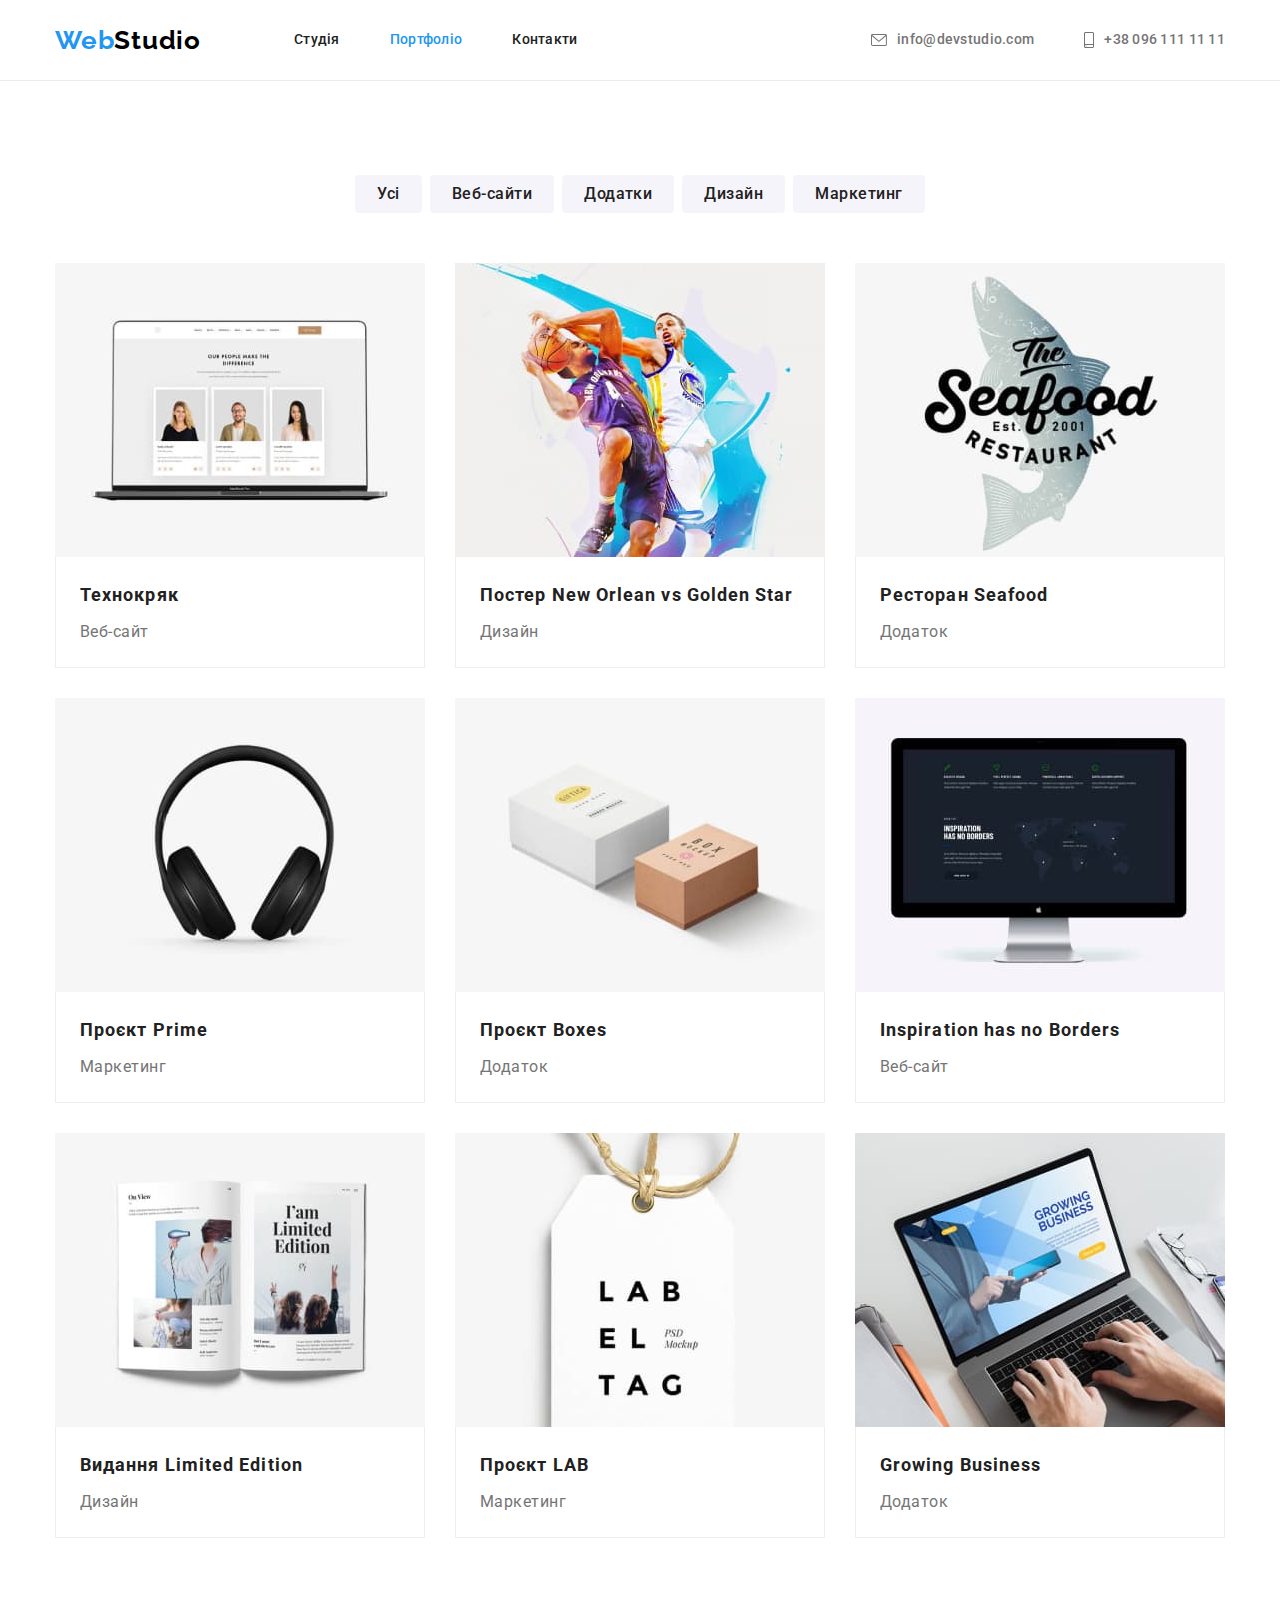
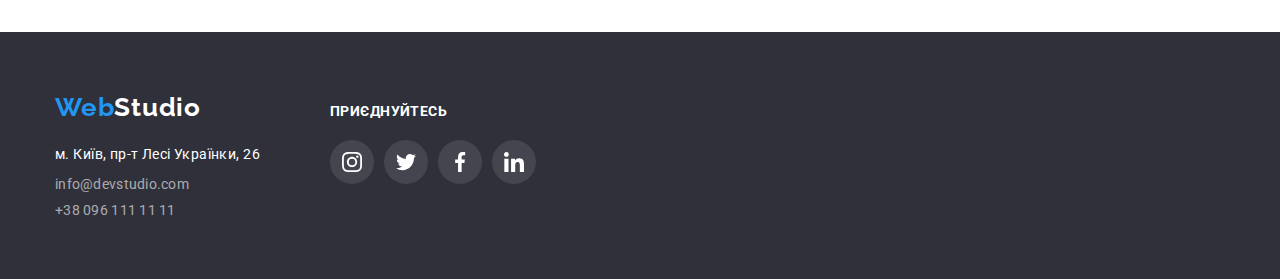
==== portfolio.html @ 7ec84114 "Створив репозиторій для виконання ДЗ #5" ====
<!DOCTYPE html>
<html lang="uk">
  <head>
    <meta charset="UTF-8" />
    <meta http-equiv="X-UA-Compatible" content="IE=edge" />
    <meta name="viewport" content="width=device-width, initial-scale=1.0" />
    <title>Студія</title>
    <link rel="preconnect" href="https://fonts.googleapis.com" />
    <link rel="preconnect" href="https://fonts.gstatic.com" crossorigin />
    <link
      href="https://fonts.googleapis.com/css2?family=Raleway:wght@700&family=Roboto:wght@400;500;700;900&display=swap"
      rel="stylesheet"
    />
    <link
      rel="stylesheet"
      href="https://cdnjs.cloudflare.com/ajax/libs/modern-normalize/1.1.0/modern-normalize.min.css"
    />
    <link rel="stylesheet" href="./css/styles.css" />
  </head>
  <body class="page">
    <header class="page-header">
      <div class="container">
        <div class="header-container">
          <nav class="header-nav">
            <a href="./index.html" class="logo link">Web<span class="logo-black">Studio</span></a>
            <ul class="site-nav list">
              <li class="site-nav-item">
                <a href="./index.html" class="site-nav-link">Студія</a>
              </li>
              <li class="site-nav-item">
                <a href="./portfolio.html" class="site-nav-link current">Портфоліо</a>
              </li>
              <li class="site-nav-item">
                <a href="" class="site-nav-link">Контакти</a>
              </li>
            </ul>
          </nav>
          <ul class="contact list">
            <li class="contact-item">
              <a href="mailto:info@devstudio.com" class="contact-link">
                <svg class="contact-icon" width="16px" height="12px">
                  <use href="./images/icons.svg#icon-envelope"></use>
                </svg>
                info@devstudio.com
              </a>
            </li>
            <li class="contact-item">
              <a href="tel:+380961111111" class="contact-link">
                <svg class="contact-icon" width="10px" height="16px">
                  <use href="./images/icons.svg#icon-smartphone"></use>
                </svg>
                +38 096 111 11 11</a
              >
            </li>
          </ul>
        </div>
      </div>
    </header>
    <main>
      <section class="section">
        <div class="container">
          <h1 class="visually-hidden">Портфоліо</h1>
          <ul class="list button-list">
            <li>
              <button class="button-item" type="button">Усі</button>
            </li>
            <li>
              <button class="button-item" type="button">Веб-сайти</button>
            </li>
            <li>
              <button class="button-item" type="button">Додатки</button>
            </li>
            <li>
              <button class="button-item" type="button">Дизайн</button>
            </li>
            <li>
              <button class="button-item" type="button">Маркетинг</button>
            </li>
          </ul>
          <ul class="list portfolio-list">
            <li class="portfolio-item">
              <a class="link portfolio-link" href="">
                <img
                  src="./images/portfolio/tekhnokryak.jpg"
                  alt="Веб-сайт зображений на екрані ноутбука"
                  width="370"
                />
                <div class="portfolio-content">
                  <h2 class="portfolio-title">Технокряк</h2>
                  <p class="portfolio-text">Веб-сайт</p>
                </div>
              </a>
            </li>
            <li class="portfolio-item">
              <a class="link portfolio-link" href="">
                <img
                  src="./images/portfolio/poster.jpg"
                  alt="Два баскетболіста грають з м'ячем в баскетбол"
                  width="370"
                />
                <div class="portfolio-content">
                  <h2 class="portfolio-title">Постер New Orlean vs Golden Star</h2>
                  <p class="portfolio-text">Дизайн</p>
                </div>
              </a>
            </li>
            <li class="portfolio-item">
              <a class="link portfolio-link" href="">
                <img
                  src="./images/portfolio/seafood-restaurant.jpg"
                  alt="Логотип ресторану напис та риба на задньому фоні"
                  width="370"
                />
                <div class="portfolio-content">
                  <h2 class="portfolio-title">Ресторан Seafood</h2>
                  <p class="portfolio-text">Додаток</p>
                </div>
              </a>
            </li>
            <li class="portfolio-item">
              <a class="link portfolio-link" href="">
                <img
                  src="./images/portfolio/project-prime.jpg"
                  alt="Навушники зображені на світло-сірому фоні"
                  width="370"
                />
                <div class="portfolio-content">
                  <h2 class="portfolio-title">Проєкт Prime</h2>
                  <p class="portfolio-text">Маркетинг</p>
                </div>
              </a>
            </li>
            <li class="portfolio-item">
              <a class="link portfolio-link" href="">
                <img
                  src="./images/portfolio/project-boxes.jpg"
                  alt="Біла і бура кортобки з написами зображені на світло-сірому фоні"
                  width="370"
                />
                <div class="portfolio-content">
                  <h2 class="portfolio-title">Проєкт Boxes</h2>
                  <p class="portfolio-text">Додаток</p>
                </div>
              </a>
            </li>
            <li class="portfolio-item">
              <a class="link portfolio-link" href="">
                <img
                  src="./images/portfolio/inspiration-has-no-borders.jpg"
                  alt="На моніторі зображена карта світу і переваги проекту"
                  width="370"
                />
                <div class="portfolio-content">
                  <h2 class="portfolio-title" lang="en">Inspiration has no Borders</h2>
                  <p class="portfolio-text">Веб-сайт</p>
                </div>
              </a>
            </li>
            <li class="portfolio-item">
              <a class="link portfolio-link" href="">
                <img
                  src="./images/portfolio/limited-edition.jpg"
                  alt="Журнал в розгорнутому вигляді на світло-сірому фоні"
                  width="370"
                />
                <div class="portfolio-content">
                  <h2 class="portfolio-title">Видання Limited Edition</h2>
                  <p class="portfolio-text">Дизайн</p>
                </div>
              </a>
            </li>
            <li class="portfolio-item">
              <a class="link portfolio-link" href="">
                <img
                  src="./images/portfolio/project-lab.jpg"
                  alt="Бірка з написом зображена сірому фоні"
                  width="370"
                />
                <div class="portfolio-content">
                  <h2 class="portfolio-title">Проєкт LAB</h2>
                  <p class="portfolio-text">Маркетинг</p>
                </div>
              </a>
            </li>
            <li class="portfolio-item">
              <a class="link portfolio-link" href="">
                <img
                  src="./images/portfolio/growing-business.jpg"
                  alt="Веб-сайт на екрані ноутбука і руки на клавіатурі"
                  width="370"
                />
                <div class="portfolio-content">
                  <h2 class="portfolio-title" lang="en">Growing Business</h2>
                  <p class="portfolio-text">Додаток</p>
                </div>
              </a>
            </li>
          </ul>
        </div>
      </section>
    </main>
    <footer class="footer">
      <div class="container footer-container">
        <div class="footer-contact">
          <a href="./index.html" class="logo link logo-footer"
            >Web<span class="logo-white">Studio</span></a
          >
          <address>
            <ul class="list-address">
              <li class="list-address-item">
                <a
                  href="https://bit.ly/3xHQmJ1"
                  target="_blank"
                  rel="noopener noreferrer nofollow"
                  class="address-link"
                  >м. Київ, пр-т Лесі Українки, 26</a
                >
              </li>
              <li class="list-address-item">
                <a href="mailto:info@devstudio.com" class="contact-link-footer"
                  >info@devstudio.com</a
                >
              </li>
              <li class="list-address-item">
                <a href="tel:+380961111111" class="contact-link-footer">+38 096 111 11 11</a>
              </li>
            </ul>
          </address>
        </div>
        <div class="footer-social">
          <h2 class="footer-header">Приєднуйтесь</h2>
          <ul class="list footer-social-list">
            <li class="footer-social-item">
              <a class="link footer-social-link" href=""
                ><svg width="20" height="20">
                  <use href="./images/icons.svg#icon-instagram"></use>
                </svg>
              </a>
            </li>
            <li class="footer-social-item">
              <a class="link footer-social-link" href="">
                <svg width="20" height="20">
                  <use href="./images/icons.svg#icon-twitter"></use>
                </svg>
              </a>
            </li>
            <li class="footer-social-item">
              <a class="link footer-social-link" href="">
                <svg width="20" height="20">
                  <use href="./images/icons.svg#icon-facebook"></use>
                </svg>
              </a>
            </li>
            <li class="footer-social-item">
              <a class="link footer-social-link" href="">
                <svg width="20" height="20">
                  <use href="./images/icons.svg#icon-linkedin"></use>
                </svg>
              </a>
            </li>
          </ul>
        </div>
      </div>
    </footer>
  </body>
</html>
---- css/styles.css ----
:root {
  --primary-background-color: #2f303a;
  --secondary-background-color: #f5f4fa;
  --primary-text-color: #757575;
  --title-text-color: #212121;
  --focus-color: #2196f3;
  --primary-white-color: #ffffff;
  --primary-black-color: #000000;
  --translucent-black-color: rgba(255, 255, 255, 0.6);
  --primary-svg-color: #AFB1B8;
}
.page {
  background-color: var(--primary-white-color);
  color: var(--primary-text-color);
  font-family: 'Roboto', 'Times New Roman', sans-serif;
  font-size: 14px;
}
.list {
  list-style: none;
}
.link {
  text-decoration: none;
}
.visually-hidden {
  position: absolute;
  white-space: nowrap;
  width: 1px;
  height: 1px;
  overflow: hidden;
  border: 0;
  padding: 0;
  clip: rect(0 0 0 0);
  clip-path: inset(50%);
  margin: -1px;
}
h1,
h2,
h3,
h4,
h5,
h6,
p,
ul {
  padding: 0;
  margin: 0;
}
img {
  display: block;
  max-width: 100%;
  height: auto;
}
.container {
  max-width: 1200px;
  padding: 0 15px;
  margin-left: auto;
  margin-right: auto;
}
.section {
  padding: 94px 0;
}
/* logo */
.logo {
  color: var(--focus-color);
  font-family: 'Raleway';
  font-weight: 700;
  font-size: 26px;
  line-height: 1.19;
  letter-spacing: 0.03em;
}
.logo-black {
  color: var(--primary-black-color);
}
.logo-white {
  color: var(--primary-white-color);
}
/* end Logo */
/* header */
.page-header {
  border-bottom: 1px solid #ececec;
}
.header-container {
  display: flex;
  justify-content: space-between;
  align-items: center;
}
.header-nav {
  display: flex;
  align-items: center;
  gap: 93px;
}
.site-nav {
  display: flex;
  gap: 50px;
}
.site-nav-link {
  display: block;
  padding: 32px 0;

  color: var(--title-text-color);
  font-weight: 500;
  line-height: 1.14;
  letter-spacing: 0.02em;
  text-decoration: none;
}
.site-nav-link:hover,
.site-nav-link:focus {
  color: var(--focus-color);
}
.site-nav-link.current {
  color: var(--focus-color);
}
.contact {
  display: flex;
  align-items: center;
  gap: 50px;
}
.contact-link {
  display: flex;
  gap: 10px;
  padding: 32px 0;
  align-items: center;

  color: var(--primary-text-color);
  font-weight: 500;
  line-height: 1.14;
  letter-spacing: 0.02em;
  text-decoration: none;
}
.contact-icon {
  fill: currentColor;
}
.contact-link:hover,
.contact-link:focus {
  color: var(--focus-color);
}
/* end header */
/* styles index.html */
.section-hero {
  background-color: var(--primary-background-color);
  margin-left: auto;
  margin-right: auto;
  padding: 200px 0;
  max-width: 1600px;
  text-align: center;
  background-image: linear-gradient(rgba(47, 48, 58, 0.4), rgba(47, 48, 58, 0.4)), url(../images/img-hero.jpg);
  background-repeat: no-repeat;
  background-position: center;
}
.hero-title {
  max-width: 696px;
  margin-left: auto;
  margin-right: auto;
  margin-bottom: 30px;

  color: var(--primary-white-color);
  font-weight: 900;
  font-size: 44px;
  line-height: 1.36;
  letter-spacing: 0.06em;
  text-transform: uppercase;
}
.button-primary {
  padding: 10px 32px;
  margin: 0 auto;

  color: var(--primary-white-color);
  font-family: inherit;
  font-weight: 700;
  font-size: 16px;
  line-height: 1.87;
  letter-spacing: 0.06em;
  background-color: var(--focus-color);
  cursor: pointer;
  border: 0;
  border-radius: 4px;
}
.button-primary:hover,
.button-primary:focus {
  background-color: var(--focus-color);
  box-shadow: 0px 4px 4px rgba(0, 0, 0, 0.15);
  border-radius: 4px;
}
.preferecces-list {
  display: flex;
  flex-basis: calc((100% - 90px) / 4);
  gap: 30px;
}
.preferences-item-img {
  display: flex;
  align-items: center;
  justify-content: center;
  width: 270px;
  height: 120px;
  margin-bottom: 30px;
  background-color: var(--secondary-background-color);
  border-radius: 4px;
}
.preferences-title {
  margin-bottom: 10px;

  color: var(--title-text-color);
  font-weight: 700;
  font-size: 14px;
  line-height: 1.14;
  letter-spacing: 0.03em;
  text-transform: uppercase;
}
.preferences-text {
  line-height: 1.71;
  letter-spacing: 0.03em;
}
.section-work {
  padding-top: 0;
}
.work-header {
  margin-bottom: 50px;

  color: var(--title-text-color);
  font-weight: 700;
  font-size: 36px;
  line-height: 1.16;
  letter-spacing: 0.03em;
  text-align: center;
}
.list-work {
  display: flex;
  flex-basis: calc((100% - 60px) / 3);
  gap: 30px;
}
.section-team {
  background-color: var(--secondary-background-color);
}
.team-header {
  margin-bottom: 50px;

  color: var(--title-text-color);
  font-weight: 700;
  font-size: 36px;
  line-height: 1.16;
  letter-spacing: 0.03em;
  text-align: center;
}
.team-list {
  display: flex;
  flex-basis: calc((100% - 90px) / 4);
  gap: 30px;
}
.team-item {
  background-color: var(--primary-white-color);
  box-shadow: 0px 1px 3px rgba(0, 0, 0, 0.12), 0px 1px 1px rgba(0, 0, 0, 0.14),
    0px 2px 1px rgba(0, 0, 0, 0.2);
  border-radius: 0px 0px 4px 4px;
}
.team-content {
  padding: 30px 0;
  text-align: center;
}
.team-title {
  margin-bottom: 10px;

  color: var(--title-text-color);
  font-weight: 500;
  font-size: 16px;
  line-height: 1.18;
  letter-spacing: 0.03em;
}
.team-text {
  font-size: 16px;
  line-height: 1.18;
  letter-spacing: 0.03em;
}
.team-social-list {
  display: flex;
  align-items: center;
  justify-content: center;
  gap: 10px;
  margin-top: 16px;
}
.team-social-item {
  width: 44px;
  height: 44px;
}
.team-social-link {
  display: flex;
  align-items: center;
  justify-content: center;
  width: 100%;
  height: 100%;
  fill: var(--primary-svg-color);
  border-radius: 50%;
}
.team-social-link:hover, 
.team-social-link:focus {
  fill: var(--primary-white-color);
  background-color: var(--focus-color);
}
.clients-header {
  margin-bottom: 50px;
  color: var(--title-text-color);
  font-weight: 700;
  font-size: 36px;
  line-height: 1.16;
  letter-spacing: 0.03em;
  text-align: center;
}
.list-clients {
  display: flex;
  align-items: center;
  justify-content: center;
  gap: 30px;
}
.item-clients {
  width: calc((100%-150)/6);
  height: 92px;
}
.link-clients {
  display: flex;
  align-items: center;
  justify-content: center;
  width: 100%;
  height: 100%;
  fill: var(--primary-svg-color);
  border: 1px solid var(--primary-svg-color);
  border-radius: 4px;
}
.link-clients:hover, .link-clients:focus {
  fill: var(--focus-color);
  border: 1px solid var(--focus-color);
  border-radius: 4px;
}
/* end styles index.html */
/* styles portfolio.html */
.button-list {
  display: flex;
  justify-content: center;
  gap: 8px;
  margin-bottom: 50px;
}
.button-item {
  padding: 6px 22px;

  color: var(--title-text-color);
  font-family: inherit;
  font-weight: 500;
  font-size: 16px;
  line-height: 1.62;
  letter-spacing: 0.03em;
  background-color: var(--secondary-background-color);
  cursor: pointer;
  border: 0;
  border-radius: 4px;
}
.button-item:hover,
.button-item:focus {
  background-color: var(--focus-color);
  color: var(--primary-white-color);
  font-weight: 500;
  font-size: 16px;
  line-height: 1.62;
  letter-spacing: 0.03em;
  box-shadow: 0px 3px 1px rgba(0, 0, 0, 0.1), 0px 1px 2px rgba(0, 0, 0, 0.08),
    0px 2px 2px rgba(0, 0, 0, 0.12);
  border-radius: 4px;
}
.portfolio-list {
  display: flex;
  flex-wrap: wrap;
}

.portfolio-item {
  margin-right: 30px;
  margin-bottom: 30px;
}
.portfolio-item:nth-child(3n) {
  margin-right: 0;
}
.portfolio-item:nth-last-child(-n + 3) {
  margin-bottom: 0;
}
.portfolio-link:hover, 
.portfolio-link:focus {
  display: block;
  box-shadow: 0px 1px 1px rgba(0, 0, 0, 0.12), 0px 4px 4px rgba(0, 0, 0, 0.06), 1px 4px 6px rgba(0, 0, 0, 0.16);
}
.portfolio-content {
  padding: 20px 24px;
  border: 1px solid #eeeeee;
  border-top: none;
}
.portfolio-title {
  margin-bottom: 4px;

  color: var(--title-text-color);
  font-weight: 700;
  font-size: 18px;
  line-height: 2;
  letter-spacing: 0.06em;
}
.portfolio-text {
  color: var(--primary-text-color);
  font-size: 16px;
  line-height: 1.88;
  letter-spacing: 0.03em;
}
/* end styles portfolio.html */
/* footer */
.footer {
  background-color: var(--primary-background-color);
  padding: 60px 0;
}
.footer-container {
  display: flex;
  align-items: baseline;
  gap: 70px;
}
.list-address {
  font-style: normal;
  list-style: none;
}
.logo-footer {
  display: block;
  margin-bottom: 20px;
}
.address-link {
  color: var(--primary-white-color);
  line-height: 1.71;
  letter-spacing: 0.03em;
  text-decoration: none;
}
.list-address-item {
  margin-bottom: 9px;
}
.list-address-item:last-child {
  margin-bottom: 0;
}
.contact-link-footer {
  color: var(--translucent-black-color);
  line-height: 1.14;
  letter-spacing: 0.02em;
  text-decoration: none;
}
.contact-link-footer:hover,
.contact-link-footer:focus {
  color: var(--focus-color);
}
.footer-header {
  margin-bottom: 20px;

  font-weight: 700;
  font-size: 14px;
  line-height: 1.14;
  letter-spacing: 0.03em;
  text-transform: uppercase;
  color: var(--primary-white-color);
}
.footer-social-list {
  display: flex;
  align-items: center;
  justify-content: center;
  gap: 10px;
}
.footer-social-item {
  width: 44px;
  height: 44px;
}
.footer-social-link {
  display: flex;
  align-items: center;
  justify-content: center;
  width: 100%;
  height: 100%;
  fill: var(--primary-white-color);
  background: rgba(255, 255, 255, 0.1);
  border-radius: 50%;
}
.footer-social-link:hover, 
.footer-social-link:focus {
  fill: var(--primary-white-color);
  background-color: var(--focus-color);
}
/* end footer *
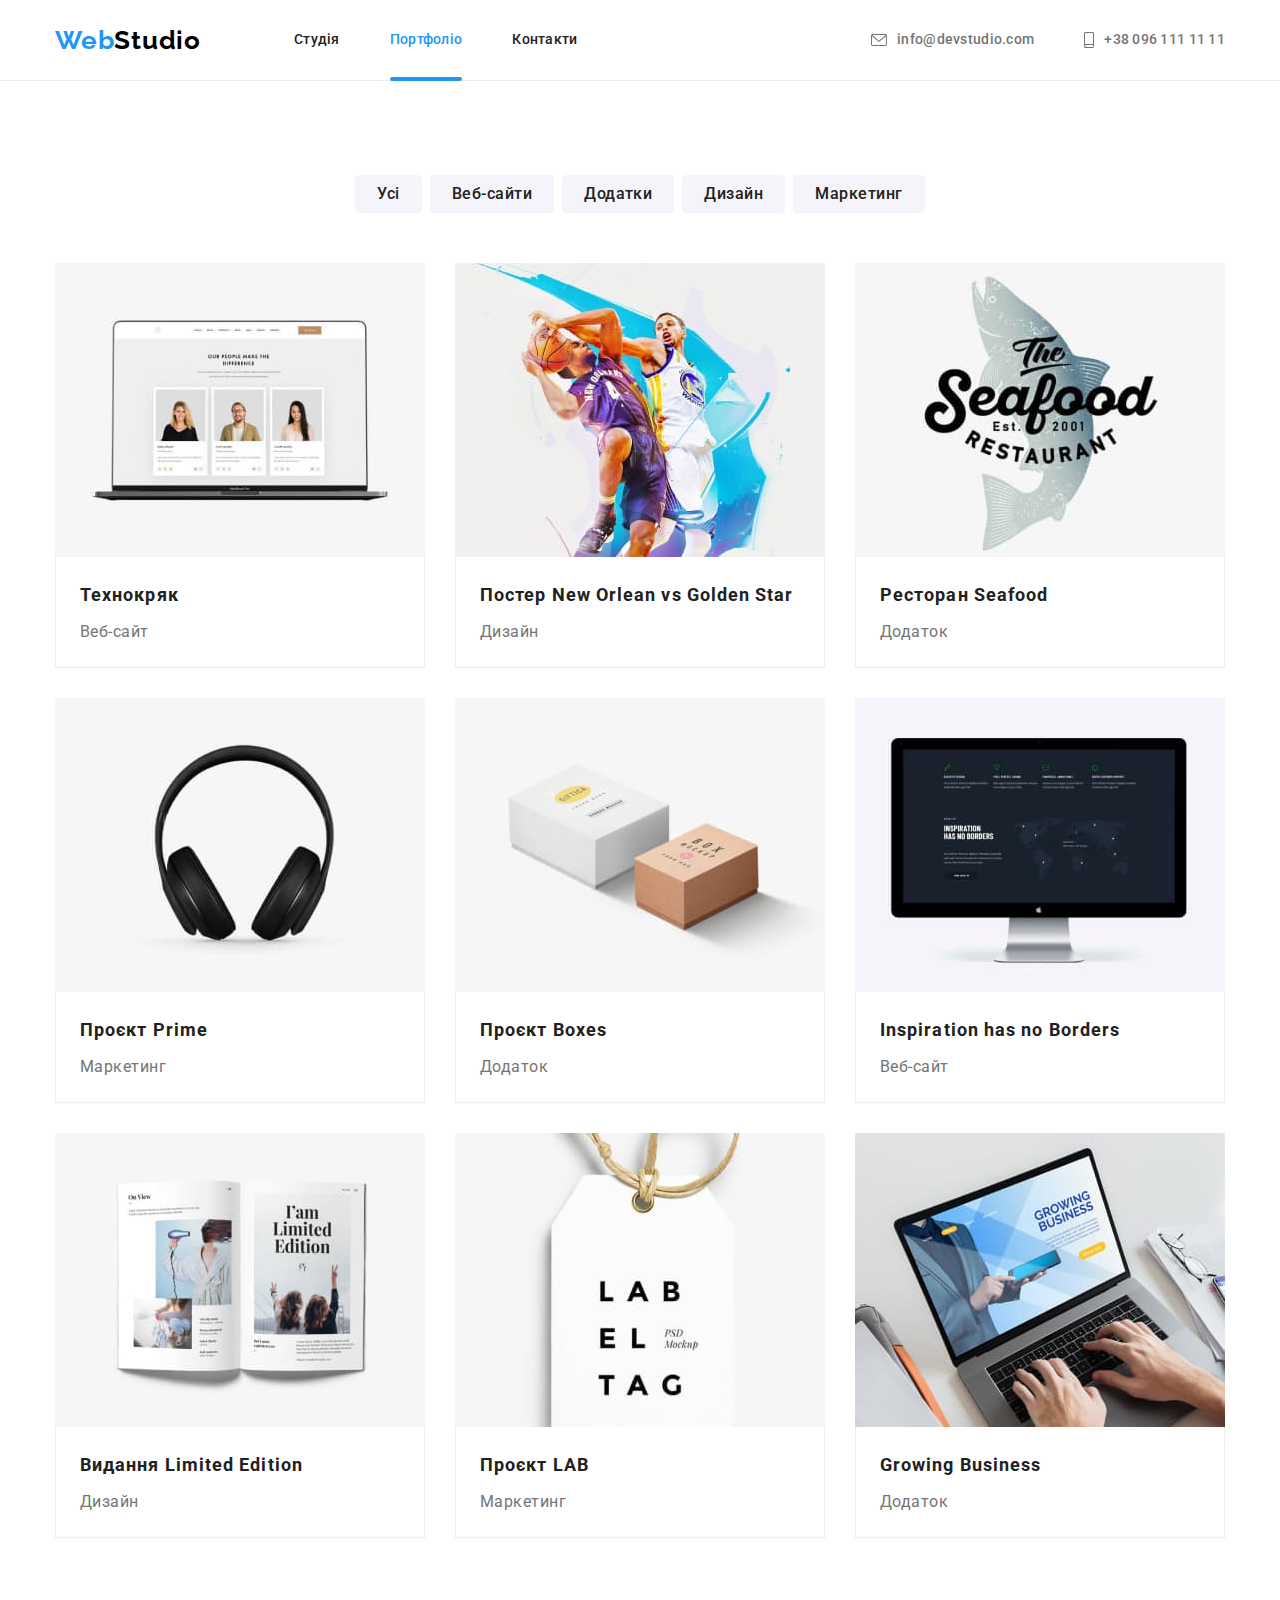
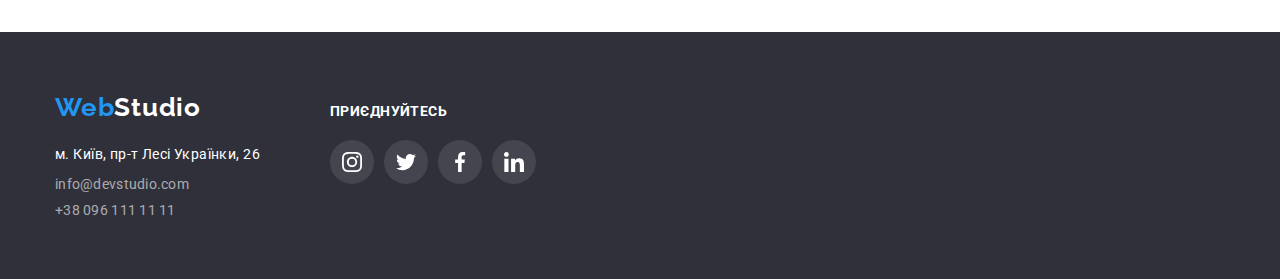
==== commit c95b6151: "Виконав ДЗ #5" ====
--- a/portfolio.html
+++ b/portfolio.html
@@ -80,11 +80,20 @@
           <ul class="list portfolio-list">
             <li class="portfolio-item">
               <a class="link portfolio-link" href="">
-                <img
-                  src="./images/portfolio/tekhnokryak.jpg"
-                  alt="Веб-сайт зображений на екрані ноутбука"
-                  width="370"
-                />
+                <div class="card-thumb">
+                  <img
+                    src="./images/portfolio/tekhnokryak.jpg"
+                    alt="Веб-сайт зображений на екрані ноутбука"
+                    width="370"
+                  />
+                  <div class="card-overlay">
+                    <p class="card-description">
+                      Ресурс пропонує комплексні пропозиції з різним рівнем функціоналу та сервісів.
+                      Все це дозволить відвідувачу отримати вичерпні відомості про компанію чи
+                      приватну особу.
+                    </p>
+                  </div>
+                </div>
                 <div class="portfolio-content">
                   <h2 class="portfolio-title">Технокряк</h2>
                   <p class="portfolio-text">Веб-сайт</p>
--- a/css/styles.css
+++ b/css/styles.css
@@ -7,7 +7,7 @@
   --primary-white-color: #ffffff;
   --primary-black-color: #000000;
   --translucent-black-color: rgba(255, 255, 255, 0.6);
-  --primary-svg-color: #AFB1B8;
+  --primary-svg-color: #afb1b8;
 }
 .page {
   background-color: var(--primary-white-color);
@@ -93,6 +93,7 @@
   gap: 50px;
 }
 .site-nav-link {
+  position: relative;
   display: block;
   padding: 32px 0;
 
@@ -101,6 +102,11 @@
   line-height: 1.14;
   letter-spacing: 0.02em;
   text-decoration: none;
+  transition-property: color;
+  transition-duration: 250ms;
+  transition-timing-function: cubic-bezier(0.4, 0, 0.2, 1);
+
+  transition: color 250ms;
 }
 .site-nav-link:hover,
 .site-nav-link:focus {
@@ -108,6 +114,16 @@
 }
 .site-nav-link.current {
   color: var(--focus-color);
+}
+.current::after {
+  position: absolute;
+  width: 100%;
+  height: 4px;
+  left: 0;
+  bottom: -1px;
+  background-color: currentColor;
+  border-radius: 2px;
+  content: '';
 }
 .contact {
   display: flex;
@@ -125,6 +141,10 @@
   line-height: 1.14;
   letter-spacing: 0.02em;
   text-decoration: none;
+
+  transition-property: color;
+  transition-duration: 250ms;
+  transition-timing-function: cubic-bezier(0.4, 0, 0.2, 1);
 }
 .contact-icon {
   fill: currentColor;
@@ -142,7 +162,8 @@
   padding: 200px 0;
   max-width: 1600px;
   text-align: center;
-  background-image: linear-gradient(rgba(47, 48, 58, 0.4), rgba(47, 48, 58, 0.4)), url(../images/img-hero.jpg);
+  background-image: linear-gradient(rgba(47, 48, 58, 0.4), rgba(47, 48, 58, 0.4)),
+    url(../images/img-hero.jpg);
   background-repeat: no-repeat;
   background-position: center;
 }
@@ -173,6 +194,10 @@
   cursor: pointer;
   border: 0;
   border-radius: 4px;
+
+  transition-property: box-shadow;
+  transition-duration: 250ms;
+  transition-timing-function: cubic-bezier(0.4, 0, 0.2, 1);
 }
 .button-primary:hover,
 .button-primary:focus {
@@ -227,6 +252,26 @@
   flex-basis: calc((100% - 60px) / 3);
   gap: 30px;
 }
+.work-item {
+  position: relative;
+}
+.work-item-title {
+  position: absolute;
+  width: 100%;
+  left: 0;
+  bottom: 0;
+  padding-top: 27px;
+  padding-bottom: 27px;
+  color: var(--primary-white-color);
+  font-weight: 700;
+  font-size: 14px;
+  line-height: 1.14;
+  letter-spacing: 0.03em;
+  text-align: center;
+  text-transform: uppercase;
+  background-color: rgba(47, 48, 58, 0.8);
+}
+
 .section-team {
   background-color: var(--secondary-background-color);
 }
@@ -288,8 +333,11 @@
   height: 100%;
   fill: var(--primary-svg-color);
   border-radius: 50%;
-}
-.team-social-link:hover, 
+  transition-property: fill, background-color;
+  transition-duration: 250ms;
+  transition-timing-function: cubic-bezier(0.4, 0, 0.2, 1);
+}
+.team-social-link:hover,
 .team-social-link:focus {
   fill: var(--primary-white-color);
   background-color: var(--focus-color);
@@ -310,7 +358,7 @@
   gap: 30px;
 }
 .item-clients {
-  width: calc((100%-150)/6);
+  width: calc((100%-150) / 6);
   height: 92px;
 }
 .link-clients {
@@ -322,8 +370,12 @@
   fill: var(--primary-svg-color);
   border: 1px solid var(--primary-svg-color);
   border-radius: 4px;
-}
-.link-clients:hover, .link-clients:focus {
+  transition-property: fill, background-color, border;
+  transition-duration: 250ms;
+  transition-timing-function: cubic-bezier(0.4, 0, 0.2, 1);
+}
+.link-clients:hover,
+.link-clients:focus {
   fill: var(--focus-color);
   border: 1px solid var(--focus-color);
   border-radius: 4px;
@@ -349,6 +401,9 @@
   cursor: pointer;
   border: 0;
   border-radius: 4px;
+  transition-property: background-color, color, box-shadow;
+  transition-duration: 250ms;
+  transition-timing-function: cubic-bezier(0.4, 0, 0.2, 1);
 }
 .button-item:hover,
 .button-item:focus {
@@ -377,11 +432,49 @@
 .portfolio-item:nth-last-child(-n + 3) {
   margin-bottom: 0;
 }
-.portfolio-link:hover, 
+.portfolio-link {
+  position: relative;
+  transition-property: box-shadow;
+  transition-duration: 250ms;
+  transition-timing-function: cubic-bezier(0.4, 0, 0.2, 1);
+}
+.portfolio-link:hover,
 .portfolio-link:focus {
   display: block;
-  box-shadow: 0px 1px 1px rgba(0, 0, 0, 0.12), 0px 4px 4px rgba(0, 0, 0, 0.06), 1px 4px 6px rgba(0, 0, 0, 0.16);
-}
+  box-shadow: 0px 1px 1px rgba(0, 0, 0, 0.12), 0px 4px 4px rgba(0, 0, 0, 0.06),
+    1px 4px 6px rgba(0, 0, 0, 0.16);
+}
+.card-thumb {
+  position: relative;
+  overflow: hidden;
+}
+.card-overlay {
+  position: absolute;
+  top: 0;
+  left: 0;
+
+  width: 100%;
+  height: 100%;
+  opacity: 0;
+  transform: translateY(100%);
+  background-color: rgba(33, 150, 243, 0.9);
+  transition-property: transform, opacity;
+  transition-duration: 250ms;
+  transition-timing-function: cubic-bezier(0.4, 0, 0.2, 1);
+}
+.card-thumb:hover .card-overlay {
+  transform: translateY(0);
+  opacity: 1;
+}
+
+.card-description {
+  padding: 63px 24px;
+  font-size: 18px;
+  line-height: 1.56;
+  letter-spacing: 0.03em;
+  color: var(--primary-white-color);
+}
+
 .portfolio-content {
   padding: 20px 24px;
   border: 1px solid #eeeeee;
@@ -438,6 +531,9 @@
   line-height: 1.14;
   letter-spacing: 0.02em;
   text-decoration: none;
+  transition-property: color;
+  transition-duration: 250ms;
+  transition-timing-function: cubic-bezier(0.4, 0, 0.2, 1);
 }
 .contact-link-footer:hover,
 .contact-link-footer:focus {
@@ -472,10 +568,61 @@
   fill: var(--primary-white-color);
   background: rgba(255, 255, 255, 0.1);
   border-radius: 50%;
-}
-.footer-social-link:hover, 
+  transition-property: background-color;
+  transition-duration: 250ms;
+  transition-timing-function: cubic-bezier(0.4, 0, 0.2, 1);
+}
+.footer-social-link:hover,
 .footer-social-link:focus {
   fill: var(--primary-white-color);
   background-color: var(--focus-color);
 }
-/* end footer *
+/* end footer */
+/* modal */
+.backdrop {
+  position: fixed;
+  top: 0;
+  left: 0;
+  width: 100%;
+  height: 100%;
+  background-color: rgba(0, 0, 0, 0.2);
+  transition-property: opacity, visibility;
+  transition-duration: 250ms;
+  transition-timing-function: cubic-bezier(0.4, 0, 0.2, 1);
+}
+.is-hidden {
+  opacity: 0;
+  visibility: hidden;
+  pointer-events: none;
+}
+.modal {
+  position: absolute;
+  top: 50%;
+  left: 50%;
+  transform: translate(-50%, -50%);
+  width: 528px;
+  height: 581px;
+  background-color: var(--primary-white-color);
+  box-shadow: 0px 1px 3px rgba(0, 0, 0, 0.12), 0px 1px 1px rgba(0, 0, 0, 0.14),
+    0px 2px 1px rgba(0, 0, 0, 0.2);
+  border-radius: 4px;
+}
+.button-close-style {
+  position: absolute;
+  top: 8px;
+  right: 8px;
+  width: 30px;
+  height: 30px;
+}
+.button-close {
+  display: flex;
+  align-items: center;
+  justify-content: center;
+
+  width: 100%;
+  height: 100%;
+  background-color: var(--primary-white-color);
+  border: 1px solid rgba(0, 0, 0, 0.1);
+  border-radius: 50%;
+  cursor: pointer;
+}
